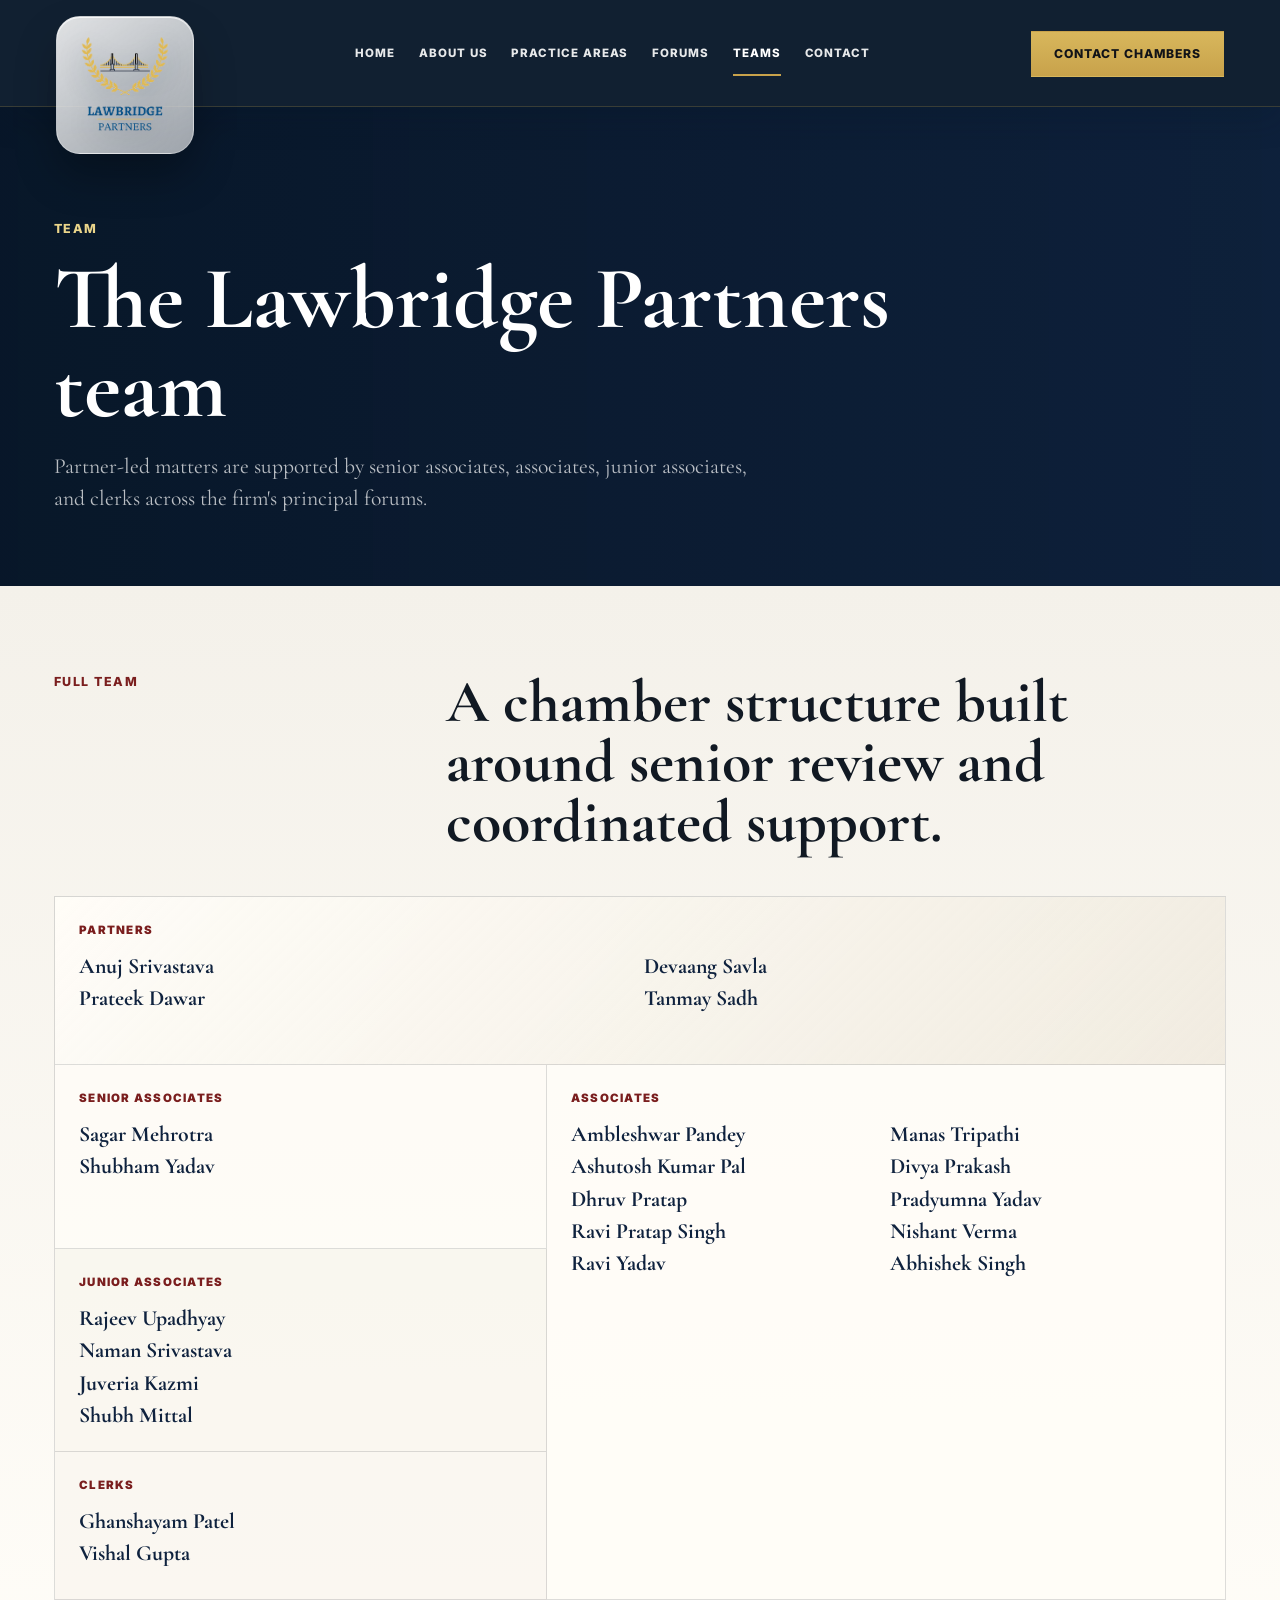
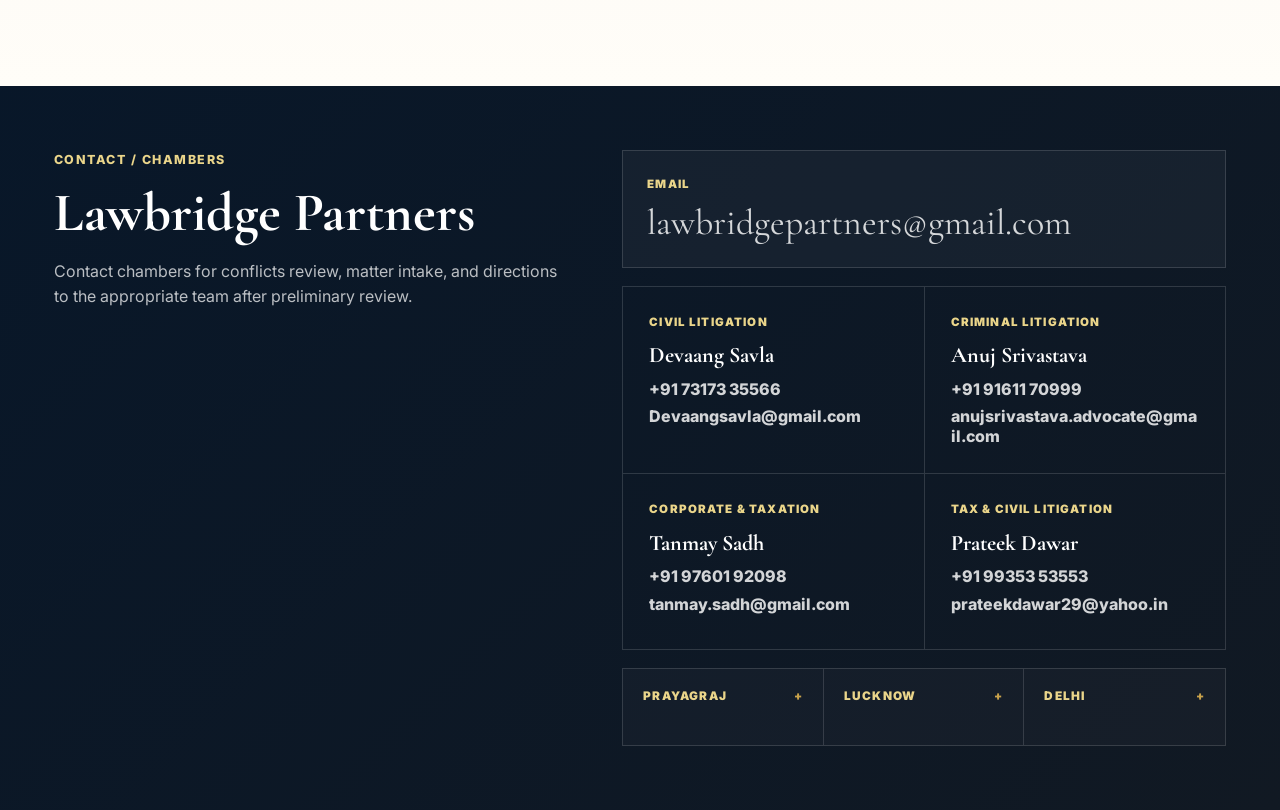
==== team.html @ be235911 "Add team page and refine contact hierarchy" ====
<!doctype html>
<html lang="en">
  <head>
    <meta charset="utf-8">
    <meta name="viewport" content="width=device-width, initial-scale=1">
    <title>Team | Lawbridge Partners</title>
    <meta
      name="description"
      content="Lawbridge Partners team, senior associates, associates, junior associates, and clerks."
    >
    <link rel="preconnect" href="https://fonts.googleapis.com">
    <link rel="preconnect" href="https://fonts.gstatic.com" crossorigin>
    <link
      href="https://fonts.googleapis.com/css2?family=Cormorant+Garamond:wght@500;600;700&family=Inter:wght@400;500;600;700&display=swap"
      rel="stylesheet"
    >
    <link rel="stylesheet" href="styles.css">
  </head>
  <body>
    <header class="site-header" aria-label="Primary navigation">
      <a class="brand-link" href="index.html#top" aria-label="Lawbridge Partners home">
        <img src="assets/lawbridge-logo-header.png" alt="Lawbridge Partners" class="brand-logo">
      </a>
      <nav class="site-navigation" aria-label="Main menu">
        <a href="index.html#top">Home</a>
        <a href="index.html#about">About Us</a>
        <a href="index.html#practice">Practice Areas</a>
        <a href="index.html#forums">Forums</a>
        <a href="team.html" aria-current="page">Teams</a>
        <a href="index.html#contact">Contact</a>
      </nav>
      <a class="header-action" href="index.html#contact">Contact Chambers</a>
    </header>

    <main id="top">
      <section class="team-page-hero" aria-labelledby="team-title">
        <div>
          <p class="section-label">Team</p>
          <h1 id="team-title">The Lawbridge Partners team</h1>
          <p>
            Partner-led matters are supported by senior associates, associates,
            junior associates, and clerks across the firm's principal forums.
          </p>
        </div>
      </section>

      <section class="content-section team-directory-section" id="team" aria-labelledby="directory-title">
        <div class="section-heading">
          <p class="section-label">Full Team</p>
          <h2 id="directory-title">A chamber structure built around senior review and coordinated support.</h2>
        </div>

        <div class="team-directory-grid">
          <article class="team-group team-group-partners">
            <span>Partners</span>
            <ul>
              <li>Anuj Srivastava</li>
              <li>Devaang Savla</li>
              <li>Prateek Dawar</li>
              <li>Tanmay Sadh</li>
            </ul>
          </article>

          <div class="team-directory-lower">
            <article class="team-group team-group-senior">
              <span>Senior Associates</span>
              <ul>
                <li>Sagar Mehrotra</li>
                <li>Shubham Yadav</li>
              </ul>
            </article>
            <article class="team-group team-group-associates">
              <span>Associates</span>
              <ul>
                <li>Ambleshwar Pandey</li>
                <li>Manas Tripathi</li>
                <li>Ashutosh Kumar Pal</li>
                <li>Divya Prakash</li>
                <li>Dhruv Pratap</li>
                <li>Pradyumna Yadav</li>
                <li>Ravi Pratap Singh</li>
                <li>Nishant Verma</li>
                <li>Ravi Yadav</li>
                <li>Abhishek Singh</li>
              </ul>
            </article>
            <article class="team-group team-group-junior">
              <span>Junior Associates</span>
              <ul>
                <li>Rajeev Upadhyay</li>
                <li>Naman Srivastava</li>
                <li>Juveria Kazmi</li>
                <li>Shubh Mittal</li>
              </ul>
            </article>
            <article class="team-group team-group-clerks">
              <span>Clerks</span>
              <ul>
                <li>Ghanshayam Patel</li>
                <li>Vishal Gupta</li>
              </ul>
            </article>
          </div>
        </div>
      </section>

      <section class="contact-section" id="contact" aria-labelledby="team-contact-title">
        <div class="contact-heading">
          <p class="section-label">Contact / Chambers</p>
          <h2 id="team-contact-title">Lawbridge Partners</h2>
          <p>
            Contact chambers for conflicts review, matter intake, and directions to the
            appropriate team after preliminary review.
          </p>
        </div>
        <div class="contact-panel" aria-label="Contact details">
          <div class="contact-email-card">
            <span>Email</span>
            <a href="mailto:lawbridgepartners@gmail.com">lawbridgepartners@gmail.com</a>
          </div>
          <div class="partner-direct-grid" aria-label="Partner direct lines">
            <article class="partner-direct-card">
              <span>Civil Litigation</span>
              <h3>Devaang Savla</h3>
              <div class="partner-direct-links">
                <a href="tel:+917317335566">+91 73173 35566</a>
                <a href="mailto:Devaangsavla@gmail.com">Devaangsavla@gmail.com</a>
              </div>
            </article>
            <article class="partner-direct-card">
              <span>Criminal Litigation</span>
              <h3>Anuj Srivastava</h3>
              <div class="partner-direct-links">
                <a href="tel:+919161170999">+91 91611 70999</a>
                <a href="mailto:anujsrivastava.advocate@gmail.com">anujsrivastava.advocate@gmail.com</a>
              </div>
            </article>
            <article class="partner-direct-card">
              <span>Corporate &amp; Taxation</span>
              <h3>Tanmay Sadh</h3>
              <div class="partner-direct-links">
                <a href="tel:+919760192098">+91 97601 92098</a>
                <a href="mailto:tanmay.sadh@gmail.com">tanmay.sadh@gmail.com</a>
              </div>
            </article>
            <article class="partner-direct-card">
              <span>Tax &amp; Civil Litigation</span>
              <h3>Prateek Dawar</h3>
              <div class="partner-direct-links">
                <a href="tel:+919935353553">+91 99353 53553</a>
                <a href="mailto:prateekdawar29@yahoo.in">prateekdawar29@yahoo.in</a>
              </div>
            </article>
          </div>
          <div class="contact-office-grid" aria-label="Office addresses">
            <details class="contact-card">
              <summary>Prayagraj</summary>
              <p>Ground Floor, 18 Patrika Marg, Civil Lines, Prayagraj - 211001, Uttar Pradesh (India).</p>
            </details>
            <details class="contact-card">
              <summary>Lucknow</summary>
              <p>9/13, Vikas Nagar, Lucknow - 226022, Uttar Pradesh (India).</p>
              <p>153, Balajipuram, Matiyari, Near Jeep Showroom, Faizabad Rd., Lucknow - 226028, Uttar Pradesh (India).</p>
            </details>
            <details class="contact-card">
              <summary>Delhi</summary>
              <p>E-350, GF &amp; LGF, East of Kailash, New Delhi 110065.</p>
            </details>
          </div>
        </div>
      </section>
    </main>
  </body>
</html>
---- styles.css ----
:root {
  --ink: #111923;
  --legal-blue: #0f223e;
  --legal-blue-deep: #081729;
  --legal-blue-soft: #16375e;
  --brass: #c8a24b;
  --brass-soft: #ead58a;
  --maroon: #7a1e1e;
  --stone: #f4f1ea;
  --paper: #fffdf8;
  --white: #ffffff;
  --line: rgba(17, 25, 35, 0.14);
  --dark-line: rgba(255, 255, 255, 0.14);
  --muted-text: #5b6570;
  --dark-muted: rgba(255, 255, 255, 0.72);
  --shadow: 0 24px 70px rgba(8, 23, 41, 0.18);
  --serif: "Cormorant Garamond", Georgia, serif;
  --sans: "Inter", Arial, sans-serif;
}

* {
  box-sizing: border-box;
}

html {
  scroll-behavior: smooth;
}

body {
  margin: 0;
  background: var(--paper);
  color: var(--ink);
  font-family: var(--sans);
  font-size: 16px;
  line-height: 1.6;
}

main {
  overflow-x: clip;
}

img {
  max-width: 100%;
}

a {
  color: inherit;
  text-decoration: none;
}

a:focus-visible {
  outline: 3px solid var(--brass-soft);
  outline-offset: 4px;
}

#about,
#forums,
#practice,
#partners,
#team,
#contact,
#top {
  scroll-margin-top: 118px;
}

.site-header {
  position: sticky;
  top: 0;
  z-index: 20;
  display: grid;
  grid-template-columns: auto minmax(0, 1fr) auto;
  align-items: center;
  gap: 28px;
  min-height: 96px;
  padding: 8px 56px 6px;
  border-bottom: 1px solid rgba(200, 162, 75, 0.22);
  background: rgba(8, 23, 41, 0.96);
  box-shadow: 0 12px 30px rgba(8, 23, 41, 0.18);
  backdrop-filter: blur(16px);
}

.brand-link {
  position: relative;
  z-index: 2;
  display: inline-flex;
  justify-content: center;
  align-items: center;
  width: 138px;
  height: 138px;
  min-height: 138px;
  margin: 8px 0 -54px;
  border: 1px solid rgba(255, 255, 255, 0.26);
  border-radius: 24px;
  background:
    linear-gradient(145deg, rgba(255, 255, 255, 0.82), rgba(255, 255, 255, 0.42)),
    rgba(255, 255, 255, 0.32);
  box-shadow:
    inset 0 1px 0 rgba(255, 255, 255, 0.78),
    0 22px 40px rgba(0, 0, 0, 0.28);
  backdrop-filter: blur(18px);
  overflow: hidden;
}

.brand-logo {
  display: block;
  width: 116px;
  height: 116px;
  margin: 0;
  object-fit: contain;
  object-position: center;
  filter: drop-shadow(0 10px 12px rgba(8, 23, 41, 0.22));
}

.site-navigation {
  display: flex;
  flex-wrap: wrap;
  justify-content: center;
  gap: 4px 24px;
  color: rgba(255, 255, 255, 0.9);
  font-size: 0.72rem;
  font-weight: 800;
  letter-spacing: 0.08em;
  text-transform: uppercase;
}

.site-navigation a {
  min-height: 44px;
  display: inline-flex;
  align-items: center;
  border-bottom: 2px solid transparent;
  transition: color 180ms ease, border-color 180ms ease;
}

.site-navigation a:hover,
.site-navigation a[aria-current="page"] {
  border-color: var(--brass);
  color: var(--white);
}

.header-action,
.primary-button,
.secondary-button,
.partner-copy a {
  display: inline-flex;
  align-items: center;
  justify-content: center;
  min-height: 46px;
  padding: 0 22px;
  border: 1px solid transparent;
  font-size: 0.76rem;
  font-weight: 800;
  letter-spacing: 0.08em;
  text-transform: uppercase;
  transition: color 180ms ease, border-color 180ms ease, background 180ms ease, transform 180ms ease;
}

.header-action,
.primary-button {
  background: linear-gradient(180deg, #d8b75c, var(--brass));
  color: #111318;
}

.header-action:hover,
.primary-button:hover,
.partner-copy a:hover {
  transform: translateY(-1px);
}

.secondary-button {
  border-color: rgba(255, 255, 255, 0.38);
  color: var(--white);
}

.secondary-button:hover {
  border-color: var(--brass-soft);
  color: var(--brass-soft);
  transform: translateY(-1px);
}

.hero-section {
  position: relative;
  isolation: isolate;
  display: grid;
  align-items: center;
  min-height: calc(100svh - 150px);
  padding: 82px 58px 78px;
  overflow: hidden;
  background: var(--legal-blue-deep);
}

.hero-section::before,
.hero-section::after {
  content: "";
  position: absolute;
  inset: 0;
  pointer-events: none;
}

.hero-section::before {
  z-index: -2;
  background:
    linear-gradient(90deg, rgba(8, 23, 41, 0.99) 0%, rgba(8, 23, 41, 0.94) 36%, rgba(8, 23, 41, 0.68) 54%, rgba(8, 23, 41, 0.28) 76%, rgba(8, 23, 41, 0.12) 100%),
    linear-gradient(180deg, rgba(8, 23, 41, 0.28), rgba(8, 23, 41, 0.74));
}

.hero-section::after {
  z-index: -1;
  background:
    linear-gradient(180deg, rgba(8, 23, 41, 0) 72%, rgba(8, 23, 41, 0.58) 100%),
    linear-gradient(90deg, rgba(8, 23, 41, 0.72) 0%, rgba(8, 23, 41, 0.28) 34%, rgba(8, 23, 41, 0) 64%, rgba(8, 23, 41, 0.2) 100%);
}

.hero-image {
  position: absolute;
  inset: 0 0 0 12%;
  z-index: -3;
  width: 88%;
  height: 100%;
  max-width: none;
  object-fit: cover;
  object-position: right center;
  opacity: 0.95;
}

.hero-copy,
.content-section,
.contact-section {
  position: relative;
  z-index: 1;
  min-width: 0;
}

.hero-copy {
  max-width: 650px;
}

.hero-label,
.section-label {
  margin: 0 0 16px;
  color: var(--maroon);
  font-size: 0.78rem;
  font-weight: 800;
  letter-spacing: 0.12em;
  text-transform: uppercase;
}

.hero-label {
  display: inline-flex;
  align-items: center;
  gap: 14px;
  color: var(--brass-soft);
}

.hero-label::before {
  content: "";
  width: 46px;
  height: 2px;
  background: var(--brass);
}

h1,
h2,
h3,
p {
  margin-top: 0;
}

h1,
h2,
h3 {
  color: var(--ink);
  font-family: var(--serif);
  font-weight: 700;
  line-height: 1;
}

h1 {
  margin-bottom: 26px;
  color: var(--white);
  font-size: 5.55rem;
  overflow-wrap: break-word;
}

.hero-lede {
  max-width: 560px;
  margin-bottom: 30px;
  color: rgba(255, 255, 255, 0.9);
  font-family: var(--serif);
  font-size: 1.45rem;
  line-height: 1.48;
}

.hero-actions {
  display: flex;
  flex-wrap: wrap;
  gap: 14px;
}

.decision-band {
  display: grid;
  grid-template-columns: repeat(3, minmax(0, 1fr));
  border-top: 1px solid rgba(200, 162, 75, 0.24);
  border-bottom: 1px solid rgba(200, 162, 75, 0.24);
  background:
    linear-gradient(180deg, rgba(15, 34, 62, 0.98), rgba(8, 23, 41, 0.98)),
    var(--legal-blue-deep);
  color: var(--white);
}

.decision-band article {
  min-height: 168px;
  padding: 30px 34px;
  border-right: 1px solid rgba(255, 255, 255, 0.12);
}

.decision-band article:last-child {
  border-right: 0;
}

.decision-band span,
.process-list span {
  display: block;
  margin-bottom: 14px;
  color: var(--brass-soft);
  font-size: 0.7rem;
  font-weight: 900;
  letter-spacing: 0.12em;
  text-transform: uppercase;
}

.decision-band h2 {
  margin-bottom: 12px;
  color: var(--white);
  font-size: 1.8rem;
}

.decision-band p {
  margin-bottom: 0;
  color: var(--dark-muted);
  font-size: 0.94rem;
  line-height: 1.58;
}

.forum-strip {
  display: grid;
  gap: 40px;
  padding: 86px 54px;
  border-bottom: 1px solid rgba(200, 162, 75, 0.28);
  background:
    linear-gradient(135deg, rgba(244, 241, 234, 0.96), rgba(255, 253, 248, 0.98)),
    var(--paper);
}

.forum-strip-heading {
  display: grid;
  grid-template-columns: minmax(210px, 0.3fr) minmax(0, 0.7fr);
  gap: 58px;
  align-items: start;
}

.forum-strip-heading .section-label {
  margin: 0;
}

.forum-strip-heading h2 {
  max-width: 880px;
  margin-bottom: 0;
  color: var(--legal-blue);
  font-size: 3.75rem;
  line-height: 0.98;
}

.forum-items {
  display: grid;
  grid-template-columns: repeat(3, minmax(0, 1fr));
  margin: 0;
  padding: 0;
  list-style: none;
  border-top: 1px solid rgba(17, 25, 35, 0.13);
  border-left: 1px solid rgba(17, 25, 35, 0.13);
}

.forum-items li {
  display: flex;
  flex-direction: column;
  justify-content: space-between;
  min-height: 214px;
  padding: 28px;
  border-right: 1px solid rgba(17, 25, 35, 0.13);
  border-bottom: 1px solid rgba(17, 25, 35, 0.13);
  background:
    linear-gradient(180deg, rgba(255, 253, 248, 0.9), rgba(244, 241, 234, 0.66)),
    var(--paper);
  color: var(--legal-blue);
  font-size: 0.82rem;
  font-weight: 900;
  letter-spacing: 0.08em;
  line-height: 1.3;
  text-transform: uppercase;
}

.forum-items li:nth-child(3n) {
  border-right: 0;
}

.forum-glyph {
  width: 72px;
  height: 72px;
  color: var(--brass);
  stroke: currentColor;
  stroke-width: 2.25;
  stroke-linecap: round;
  stroke-linejoin: round;
  fill: none;
}

.forum-items span {
  display: block;
  max-width: 12rem;
}

.content-section {
  padding: 86px 54px;
}

.section-heading {
  display: grid;
  grid-template-columns: minmax(210px, 0.3fr) minmax(0, 0.7fr);
  gap: 58px;
  align-items: start;
  margin-bottom: 44px;
}

.section-heading h2 {
  max-width: 920px;
  margin-bottom: 0;
  font-size: 3.75rem;
}

.about-section {
  background: var(--stone);
}

.about-grid {
  display: grid;
  grid-template-columns: repeat(2, minmax(0, 1fr));
  gap: 54px;
  max-width: 1120px;
  color: #35424f;
  font-size: 1.08rem;
}

.practice-section {
  background: var(--paper);
}

.practice-grid {
  display: grid;
  grid-template-columns: repeat(3, minmax(0, 1fr));
  border-top: 1px solid var(--line);
  border-left: 1px solid var(--line);
}

.practice-card {
  display: flex;
  gap: 18px;
  min-height: 142px;
  padding: 24px;
  border-right: 1px solid var(--line);
  border-bottom: 1px solid var(--line);
  background: rgba(255, 253, 248, 0.82);
}

.practice-card-wide {
  grid-column: span 3;
  min-height: 118px;
}

.practice-icon {
  flex: 0 0 auto;
  display: inline-grid;
  place-items: center;
  width: 42px;
  height: 42px;
  border: 1px solid rgba(200, 162, 75, 0.62);
  color: var(--brass);
  font-size: 0.74rem;
  font-weight: 900;
}

.practice-card h3 {
  margin-bottom: 8px;
  color: var(--legal-blue);
  font-size: 1.36rem;
}

.practice-card p {
  margin-bottom: 0;
  color: var(--muted-text);
  font-size: 0.94rem;
  line-height: 1.58;
}

.practice-routing {
  margin-top: 14px;
  color: var(--maroon);
  font-size: 0.76rem;
  font-weight: 800;
  letter-spacing: 0.08em;
  line-height: 1.4;
  text-transform: uppercase;
}

.partners-section {
  background: linear-gradient(180deg, var(--stone), #ffffff);
}

.partner-led-visual-section {
  position: relative;
  isolation: isolate;
  min-height: 520px;
  display: grid;
  align-items: end;
  padding: 72px 54px;
  overflow: hidden;
  background: var(--legal-blue-deep);
  color: var(--white);
}

.partner-led-visual-section::before,
.partner-led-visual-section::after {
  content: "";
  position: absolute;
  inset: 0;
  pointer-events: none;
}

.partner-led-visual-section::before {
  z-index: -1;
  background:
    linear-gradient(90deg, rgba(8, 23, 41, 0.98) 0%, rgba(8, 23, 41, 0.68) 38%, rgba(8, 23, 41, 0.12) 72%, rgba(8, 23, 41, 0.42) 100%),
    linear-gradient(180deg, rgba(8, 23, 41, 0.08), rgba(8, 23, 41, 0.7));
}

.partner-led-visual-section::after {
  z-index: 0;
  border-top: 1px solid rgba(200, 162, 75, 0.28);
  border-bottom: 1px solid rgba(200, 162, 75, 0.28);
}

.partner-led-image {
  position: absolute;
  inset: 0 0 0 34%;
  z-index: -2;
  width: 66%;
  height: 100%;
  max-width: none;
  object-fit: cover;
  object-position: 60% top;
  opacity: 0.98;
  filter: brightness(1.14) contrast(1.02);
}

.partner-led-content {
  position: relative;
  z-index: 1;
  max-width: 680px;
}

.partner-led-content h2 {
  max-width: 680px;
  margin-bottom: 22px;
  color: var(--white);
  font-size: 4.2rem;
}

.partner-led-content p:last-child {
  max-width: 620px;
  margin-bottom: 0;
  color: rgba(255, 255, 255, 0.82);
  font-family: var(--serif);
  font-size: 1.34rem;
  line-height: 1.48;
}

.partners-list {
  display: grid;
  grid-template-columns: repeat(4, minmax(0, 1fr));
  gap: 18px;
}

.partner-card {
  border: 1px solid rgba(17, 25, 35, 0.12);
  background: var(--paper);
  box-shadow: 0 18px 44px rgba(17, 25, 35, 0.08);
}

.partner-card summary,
.contact-card summary {
  cursor: pointer;
  list-style: none;
}

.partner-card summary::-webkit-details-marker,
.contact-card summary::-webkit-details-marker {
  display: none;
}

.partner-card summary {
  display: grid;
}

.partner-summary {
  display: grid;
  gap: 8px;
  padding: 18px 22px 22px;
}

.partner-summary span {
  color: var(--maroon);
  font-size: 0.72rem;
  font-weight: 800;
  letter-spacing: 0.11em;
  text-transform: uppercase;
}

.partner-summary strong {
  color: var(--legal-blue);
  font-family: var(--serif);
  font-size: 1.74rem;
  line-height: 1;
}

.partner-card summary::after,
.contact-card summary::after {
  content: "+";
  color: var(--brass);
  font-family: var(--sans);
  font-weight: 900;
}

.partner-card summary::after {
  position: absolute;
  right: 18px;
  top: 18px;
}

.partner-card[open] summary::after,
.contact-card[open] summary::after {
  content: "-";
}

.partner-card summary {
  position: relative;
}

.partner-monogram {
  display: grid;
  place-items: center;
  min-height: 174px;
  background:
    linear-gradient(135deg, rgba(15, 34, 62, 0.94), rgba(15, 34, 62, 0.7)),
    linear-gradient(180deg, rgba(200, 162, 75, 0.22), rgba(200, 162, 75, 0));
  color: var(--brass-soft);
  font-family: var(--serif);
  font-size: 3rem;
  font-weight: 700;
}

.partner-copy {
  padding: 0 22px 24px;
}

.partner-copy span {
  display: block;
  margin-bottom: 8px;
  color: var(--maroon);
  font-size: 0.72rem;
  font-weight: 800;
  letter-spacing: 0.11em;
  text-transform: uppercase;
}

.partner-copy h3 {
  margin-bottom: 12px;
  color: var(--legal-blue);
  font-size: 1.72rem;
}

.partner-copy p {
  margin-bottom: 12px;
  color: var(--muted-text);
  font-size: 0.94rem;
  line-height: 1.6;
}

.partner-detail {
  padding-top: 14px;
  border-top: 1px solid var(--line);
}

.partner-copy a {
  min-height: 38px;
  padding: 0;
  border: 0;
  color: var(--brass);
}

.partner-copy a::after {
  content: "->";
  margin-left: 9px;
}

.team-link-panel {
  display: grid;
  grid-template-columns: repeat(2, minmax(0, 1fr));
  gap: 18px;
  margin-top: 26px;
}

.team-link-card {
  position: relative;
  min-height: 156px;
  padding: 24px;
  border: 1px solid rgba(200, 162, 75, 0.38);
  background:
    linear-gradient(135deg, rgba(255, 253, 248, 0.96), rgba(244, 241, 234, 0.88)),
    var(--paper);
  box-shadow: 0 18px 44px rgba(17, 25, 35, 0.08);
  transition: border-color 180ms ease, box-shadow 180ms ease, transform 180ms ease;
}

.team-link-card::after {
  content: "->";
  position: absolute;
  right: 24px;
  bottom: 22px;
  color: var(--brass);
  font-weight: 900;
}

.team-link-card:hover {
  border-color: rgba(200, 162, 75, 0.72);
  box-shadow: 0 24px 54px rgba(17, 25, 35, 0.12);
  transform: translateY(-2px);
}

.team-link-card span {
  display: block;
  margin-bottom: 12px;
  color: var(--maroon);
  font-size: 0.72rem;
  font-weight: 900;
  letter-spacing: 0.11em;
  text-transform: uppercase;
}

.team-link-card strong {
  display: block;
  max-width: 560px;
  margin-bottom: 12px;
  color: var(--legal-blue);
  font-family: var(--serif);
  font-size: 1.72rem;
  line-height: 1.08;
}

.team-link-card em {
  display: block;
  max-width: 560px;
  padding-right: 28px;
  color: var(--muted-text);
  font-size: 0.94rem;
  font-style: normal;
  line-height: 1.58;
}

.team-link-card:only-child {
  grid-column: 1 / -1;
}

.team-link-card:only-child strong,
.team-link-card:only-child em {
  max-width: 780px;
}

.team-page-hero {
  display: grid;
  align-items: end;
  min-height: 420px;
  padding: 112px 54px 72px;
  background:
    linear-gradient(90deg, rgba(8, 23, 41, 0.98), rgba(15, 34, 62, 0.84)),
    var(--legal-blue-deep);
  color: var(--white);
}

.team-page-hero > div {
  max-width: 840px;
}

.team-page-hero .section-label {
  color: var(--brass-soft);
}

.team-page-hero h1 {
  margin-bottom: 18px;
  color: var(--white);
}

.team-page-hero p:last-child {
  max-width: 700px;
  margin-bottom: 0;
  color: var(--dark-muted);
  font-family: var(--serif);
  font-size: 1.35rem;
  line-height: 1.48;
}

.team-directory-section {
  background: linear-gradient(180deg, var(--stone), var(--paper));
}

.team-directory-grid {
  display: grid;
  grid-template-columns: minmax(0, 1fr);
  border-top: 1px solid var(--line);
  border-left: 1px solid var(--line);
}

.team-group {
  min-height: 184px;
  padding: 24px;
  border-right: 1px solid var(--line);
  border-bottom: 1px solid var(--line);
  background: rgba(255, 253, 248, 0.82);
}

.team-group-partners {
  min-height: 168px;
  background: linear-gradient(135deg, rgba(255, 253, 248, 0.96), rgba(236, 229, 214, 0.58));
}

.team-directory-lower {
  display: grid;
  grid-template-areas:
    "senior associates"
    "junior associates"
    "clerks associates";
  grid-template-columns: minmax(240px, 0.42fr) minmax(0, 0.58fr);
}

.team-group-senior {
  grid-area: senior;
}

.team-group-associates {
  grid-area: associates;
  min-height: 100%;
  background: rgba(255, 253, 248, 0.92);
}

.team-group-associates ul,
.team-group-partners ul {
  grid-template-columns: repeat(2, minmax(0, 1fr));
  column-gap: 24px;
}

.team-group-junior {
  grid-area: junior;
  background: rgba(250, 247, 240, 0.88);
}

.team-group-clerks {
  grid-area: clerks;
  min-height: 148px;
  background: rgba(250, 247, 240, 0.78);
}

.team-group span {
  display: block;
  margin-bottom: 14px;
  color: var(--maroon);
  font-size: 0.72rem;
  font-weight: 900;
  letter-spacing: 0.11em;
  text-transform: uppercase;
}

.team-group ul {
  display: grid;
  gap: 8px;
  margin: 0;
  padding: 0;
  list-style: none;
}

.team-group li {
  color: var(--legal-blue);
  font-family: var(--serif);
  font-size: 1.36rem;
  font-weight: 700;
  line-height: 1.12;
}

.intake-section {
  background: var(--paper);
}

.intake-grid {
  display: grid;
  grid-template-columns: minmax(0, 0.64fr) minmax(280px, 0.36fr);
  gap: 30px;
  align-items: start;
}

.process-list {
  display: grid;
  grid-template-columns: repeat(2, minmax(0, 1fr));
  border-top: 1px solid var(--line);
  border-left: 1px solid var(--line);
}

.process-list article {
  min-height: 168px;
  padding: 24px;
  border-right: 1px solid var(--line);
  border-bottom: 1px solid var(--line);
  background: var(--stone);
}

.process-list article:last-child {
  grid-column: span 2;
  min-height: 136px;
}

.process-list span {
  color: var(--brass);
}

.process-list h3,
.send-checklist h3 {
  margin-bottom: 10px;
  color: var(--legal-blue);
  font-size: 1.5rem;
  line-height: 1.08;
}

.process-list p {
  margin-bottom: 0;
  color: var(--muted-text);
  font-size: 0.94rem;
  line-height: 1.58;
}

.send-checklist {
  padding: 28px;
  border: 1px solid rgba(200, 162, 75, 0.42);
  background:
    linear-gradient(180deg, rgba(15, 34, 62, 0.97), rgba(8, 23, 41, 0.97)),
    var(--legal-blue-deep);
  color: var(--white);
  box-shadow: var(--shadow);
}

.send-checklist .section-label {
  color: var(--brass-soft);
}

.send-checklist h3 {
  color: var(--white);
}

.send-checklist ul {
  display: grid;
  gap: 12px;
  margin: 24px 0 0;
  padding: 0;
  list-style: none;
}

.send-checklist li {
  position: relative;
  padding-left: 20px;
  color: rgba(255, 255, 255, 0.82);
  font-size: 0.94rem;
  line-height: 1.5;
}

.send-checklist li::before {
  content: "";
  position: absolute;
  top: 0.68em;
  left: 0;
  width: 7px;
  height: 7px;
  border: 1px solid var(--brass-soft);
}

.contact-section {
  display: grid;
  grid-template-columns: minmax(0, 0.46fr) minmax(0, 0.54fr);
  gap: 54px;
  align-items: start;
  padding: 64px 54px;
  background:
    linear-gradient(135deg, rgba(8, 23, 41, 0.98), rgba(17, 25, 35, 0.96)),
    var(--ink);
  color: var(--white);
}

.contact-section .section-label {
  color: var(--brass-soft);
}

.contact-section h2 {
  margin-bottom: 18px;
  color: var(--white);
  font-size: 3.4rem;
}

.contact-heading p:last-child {
  max-width: 560px;
  margin-bottom: 0;
  color: var(--dark-muted);
}

.contact-panel {
  display: grid;
  gap: 18px;
}

.contact-email-card {
  display: grid;
  gap: 10px;
  padding: 24px;
  border: 1px solid var(--dark-line);
  background: rgba(255, 255, 255, 0.04);
}

.contact-email-card span,
.partner-direct-card span {
  color: var(--brass-soft);
  font-size: 0.72rem;
  font-weight: 900;
  letter-spacing: 0.1em;
  text-transform: uppercase;
}

.contact-email-card a {
  color: var(--white);
  font-family: var(--serif);
  font-size: clamp(1.38rem, 2.8vw, 2.35rem);
  line-height: 1.08;
  overflow-wrap: anywhere;
}

.partner-direct-grid {
  display: grid;
  grid-template-columns: repeat(2, minmax(0, 1fr));
  border-top: 1px solid var(--dark-line);
  border-left: 1px solid var(--dark-line);
}

.partner-direct-card {
  display: grid;
  align-content: start;
  gap: 12px;
  min-height: 176px;
  padding: 26px;
  border-right: 1px solid var(--dark-line);
  border-bottom: 1px solid var(--dark-line);
}

.partner-direct-card h3 {
  margin: 0;
  color: var(--white);
  font-size: 1.38rem;
  line-height: 1.12;
}

.partner-direct-links {
  display: grid;
  gap: 8px;
  align-self: end;
}

.partner-direct-card a {
  align-self: end;
  color: rgba(255, 255, 255, 0.86);
  font-weight: 800;
  line-height: 1.24;
  overflow-wrap: anywhere;
}

.contact-office-grid {
  display: grid;
  grid-template-columns: repeat(3, minmax(0, 1fr));
  border: 1px solid var(--dark-line);
  background: rgba(255, 255, 255, 0.025);
}

.contact-card {
  display: grid;
  align-content: start;
  gap: 8px;
  min-height: 76px;
  padding: 18px 20px;
  border-right: 1px solid var(--dark-line);
}

.contact-card:last-child {
  border-right: 0;
}

.contact-card summary {
  display: flex;
  align-items: center;
  justify-content: space-between;
  gap: 18px;
  color: var(--brass-soft);
  font-size: 0.74rem;
  font-weight: 900;
  letter-spacing: 0.1em;
  text-transform: uppercase;
}

.contact-panel p,
.contact-panel a {
  margin: 0;
  color: rgba(255, 255, 255, 0.82);
  overflow-wrap: anywhere;
}

.contact-card p:first-of-type,
.contact-card a:first-of-type {
  margin-top: 14px;
}

.contact-panel a:hover {
  color: var(--brass-soft);
}

@media (min-width: 1300px) {
  h1 {
    font-size: 6.35rem;
  }

  .hero-lede {
    font-size: 1.6rem;
  }
}

@media (max-width: 1120px) {
  .site-header {
    grid-template-columns: auto minmax(0, 1fr);
    padding-right: 30px;
    padding-left: 30px;
  }

  .header-action {
    display: none;
  }

  .site-navigation {
    justify-content: end;
    gap: 4px 16px;
  }

  .hero-section {
    padding-right: 38px;
    padding-left: 38px;
  }

  .forum-items {
    grid-template-columns: repeat(2, minmax(0, 1fr));
  }

  .forum-items li:nth-child(3n) {
    border-right: 1px solid rgba(17, 25, 35, 0.13);
  }

  .forum-items li:nth-child(2n) {
    border-right: 0;
  }

  .decision-band {
    grid-template-columns: repeat(2, minmax(0, 1fr));
  }

  .decision-band article:nth-child(2n) {
    border-right: 0;
  }

  .decision-band article:last-child {
    grid-column: span 2;
    border-top: 1px solid rgba(255, 255, 255, 0.12);
  }

  .content-section,
  .contact-section,
  .forum-strip,
  .partner-led-visual-section {
    padding-right: 38px;
    padding-left: 38px;
  }

  .section-heading,
  .forum-strip-heading,
  .about-grid,
  .contact-section {
    grid-template-columns: minmax(0, 1fr);
  }

  .practice-grid,
  .partners-list,
  .team-link-panel,
  .process-list,
  .partner-direct-grid,
  .contact-office-grid {
    grid-template-columns: repeat(2, minmax(0, 1fr));
  }

  .partner-direct-card:nth-child(2n),
  .contact-card {
    grid-column: auto;
  }

  .intake-grid {
    grid-template-columns: minmax(0, 1fr);
  }

  .practice-card-wide {
    grid-column: span 2;
  }

  .team-page-hero {
    padding-right: 38px;
    padding-left: 38px;
  }

  .contact-card:nth-child(2) {
    border-right: 0;
  }

  .partner-direct-card:nth-child(2n) {
    border-right: 0;
  }

  .contact-card:last-child {
    grid-column: span 2;
    border-top: 1px solid var(--dark-line);
  }
}

@media (max-width: 760px) {
  #about,
  #forums,
  #practice,
  #partners,
  #team,
  #contact,
  #top {
    scroll-margin-top: 154px;
  }

  .site-header {
    grid-template-columns: minmax(0, 1fr);
    gap: 8px;
    min-height: 126px;
    padding: 8px 18px 12px;
  }

  .brand-link {
    justify-content: center;
    width: 112px;
    height: 112px;
    min-height: 112px;
    margin: 0 auto 8px;
    border-radius: 20px;
  }

  .brand-logo {
    width: 96px;
    height: 96px;
    margin: 0;
  }

  .site-navigation {
    display: grid;
    grid-template-columns: repeat(2, minmax(0, 1fr));
    justify-content: stretch;
    gap: 0 6px;
    width: 100%;
    font-size: 0.66rem;
  }

  .site-navigation a {
    justify-content: center;
    min-height: 42px;
    text-align: center;
  }

  .hero-section {
    min-height: calc(100svh - 220px);
    padding: 72px 24px 62px;
  }

  .hero-copy {
    width: 100%;
    max-width: 520px;
  }

  .hero-image {
    inset: 0;
    width: 100%;
    opacity: 0.38;
    object-position: 62% center;
  }

  .hero-section::before {
    background: linear-gradient(90deg, rgba(8, 23, 41, 0.96), rgba(8, 23, 41, 0.82));
  }

  h1 {
    font-size: 3rem;
  }

  .hero-lede {
    font-size: 1.22rem;
  }

  .hero-actions {
    display: grid;
  }

  .primary-button,
  .secondary-button {
    width: 100%;
  }

  .forum-strip {
    gap: 32px;
  }

  .forum-items {
    grid-template-columns: minmax(0, 1fr);
  }

  .forum-items li,
  .forum-items li:nth-child(2n),
  .forum-items li:nth-child(3n) {
    border-right: 0;
  }

  .content-section,
  .contact-section,
  .forum-strip,
  .partner-led-visual-section {
    padding: 64px 24px;
  }

  .partner-led-visual-section {
    min-height: 560px;
    align-items: center;
  }

  .partner-led-image {
    inset: 0;
    width: 100%;
    object-position: 62% center;
    opacity: 0.64;
  }

  .partner-led-content h2 {
    font-size: 2.64rem;
    line-height: 1.05;
  }

  .partner-led-content p:last-child {
    font-size: 1.12rem;
  }

  .decision-band,
  .process-list {
    grid-template-columns: minmax(0, 1fr);
  }

  .decision-band article,
  .decision-band article:nth-child(2n),
  .decision-band article:last-child {
    grid-column: auto;
    min-height: auto;
    border-right: 0;
  }

  .decision-band article + article {
    border-top: 1px solid rgba(255, 255, 255, 0.12);
  }

  .section-heading {
    gap: 18px;
    margin-bottom: 32px;
  }

  .section-heading h2,
  .contact-section h2 {
    font-size: 2.42rem;
    line-height: 1.06;
  }

  .about-grid,
  .practice-grid,
  .partners-list,
  .team-link-panel,
  .team-directory-grid,
  .process-list,
  .partner-direct-grid,
  .contact-office-grid {
    grid-template-columns: minmax(0, 1fr);
  }

  .practice-card,
  .practice-card-wide,
  .team-group-wide,
  .team-group-large,
  .process-list article:last-child,
  .partner-direct-card,
  .contact-card:last-child {
    grid-column: auto;
  }

  .team-page-hero {
    min-height: 380px;
    padding: 78px 24px 58px;
  }

  .team-page-hero h1 {
    font-size: 3rem;
  }

  .team-page-hero p:last-child {
    font-size: 1.14rem;
  }

  .team-link-card strong {
    font-size: 1.42rem;
  }

  .team-group {
    min-height: auto;
  }

  .team-directory-lower,
  .team-group-associates ul,
  .team-group-partners ul {
    grid-template-columns: minmax(0, 1fr);
  }

  .team-directory-lower {
    grid-template-areas:
      "senior"
      "associates"
      "junior"
      "clerks";
  }

  .practice-card {
    min-height: auto;
    padding: 22px;
  }

  .partner-copy p {
    min-height: auto;
  }

  .partner-direct-card,
  .partner-direct-card:nth-child(2n) {
    border-right: 0;
  }

  .contact-card,
  .contact-card:nth-child(2),
  .contact-card:last-child {
    border-right: 0;
    border-top: 1px solid var(--dark-line);
  }

  .contact-card:first-child {
    border-top: 0;
  }
}

@media (max-width: 420px) {
  .site-navigation {
    grid-template-columns: repeat(2, minmax(0, 1fr));
    gap: 0 4px;
    font-size: 0.56rem;
  }

  .hero-copy {
    max-width: 100%;
  }

  h1 {
    max-width: 100%;
    font-size: 2rem;
    line-height: 1.08;
  }

  .hero-lede {
    max-width: 100%;
    font-size: 1.1rem;
  }
}

@media (max-width: 560px) {
  .site-navigation {
    grid-template-columns: minmax(0, 1fr);
    overflow: clip;
  }

  .hero-copy {
    width: 100%;
    max-width: 320px;
  }

  h1 {
    max-width: 100%;
    font-size: 2rem;
    line-height: 1.08;
  }

  .hero-lede {
    max-width: 100%;
    font-size: 1.1rem;
    overflow-wrap: break-word;
  }

  .hero-actions,
  .primary-button,
  .secondary-button {
    max-width: 100%;
  }
}

@media (prefers-reduced-motion: reduce) {
  *,
  *::before,
  *::after {
    scroll-behavior: auto !important;
    transition-duration: 0.01ms !important;
    animation-duration: 0.01ms !important;
    animation-iteration-count: 1 !important;
  }
}
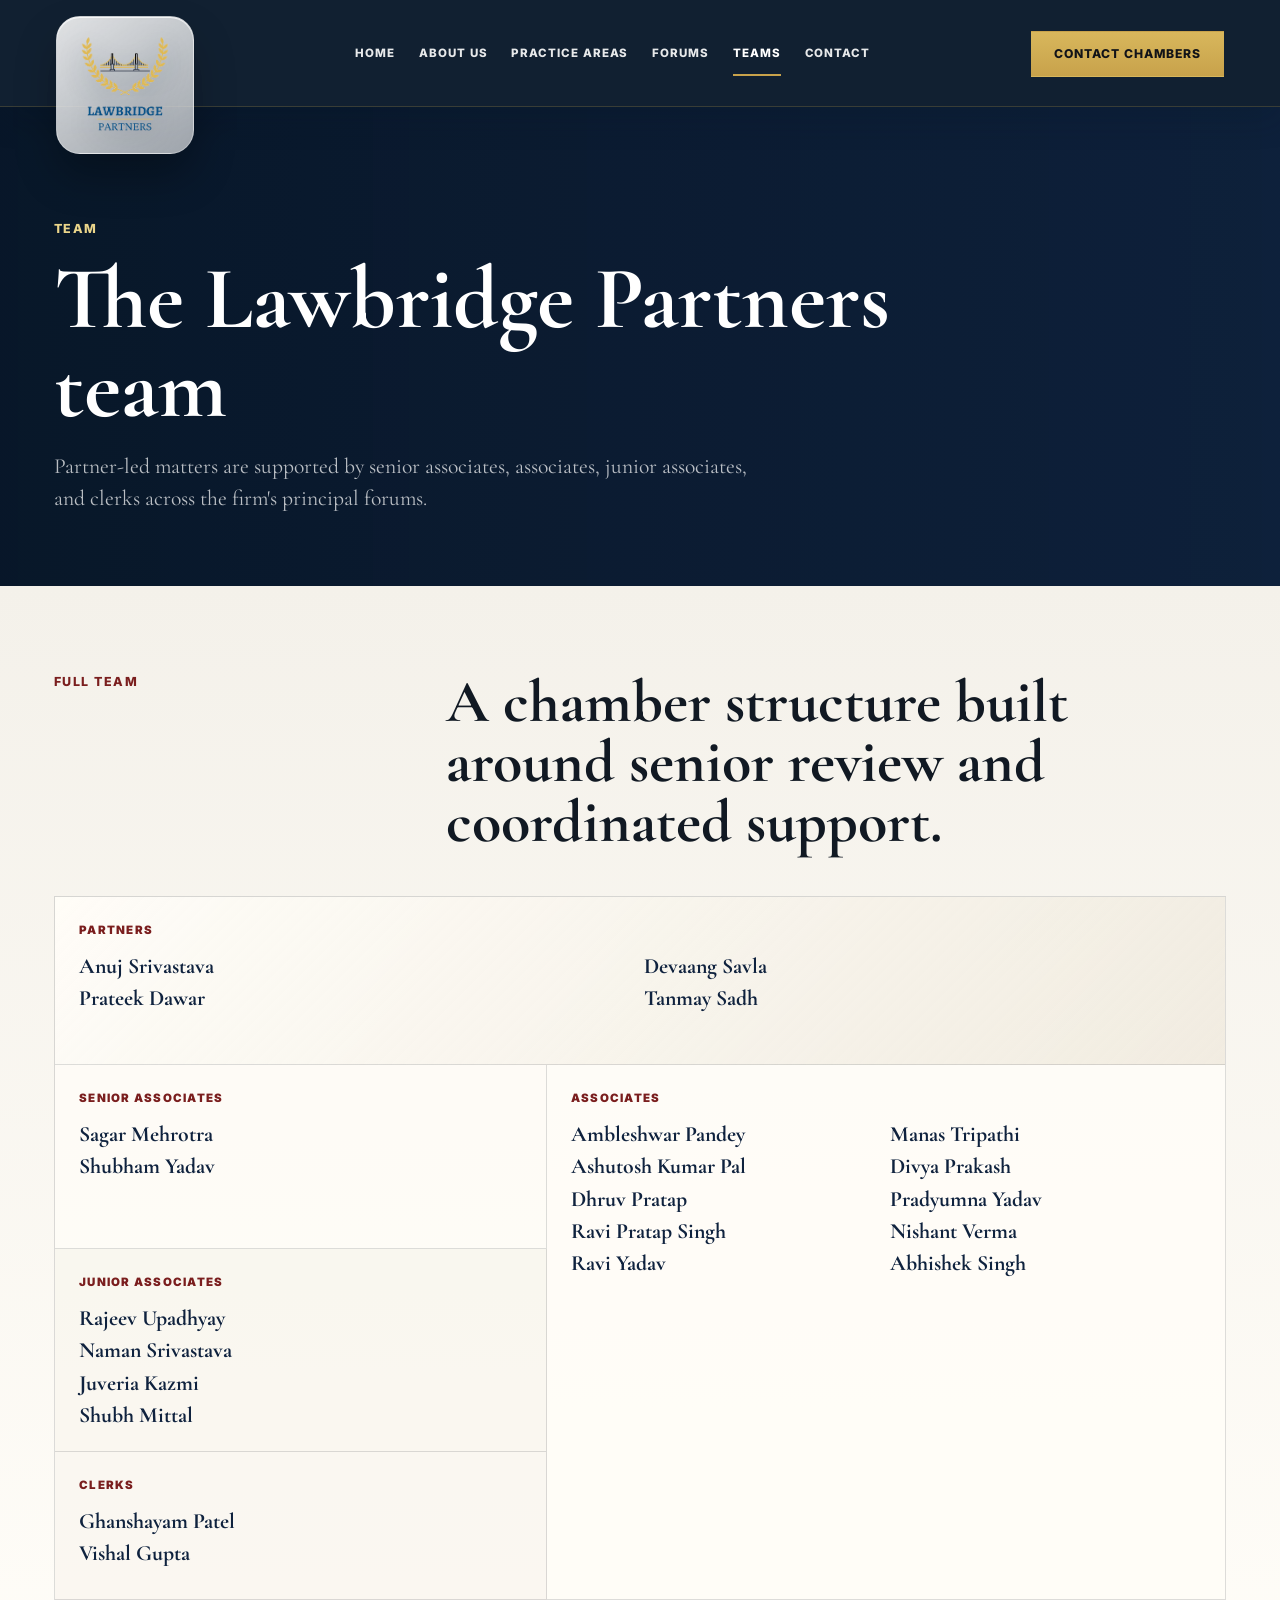
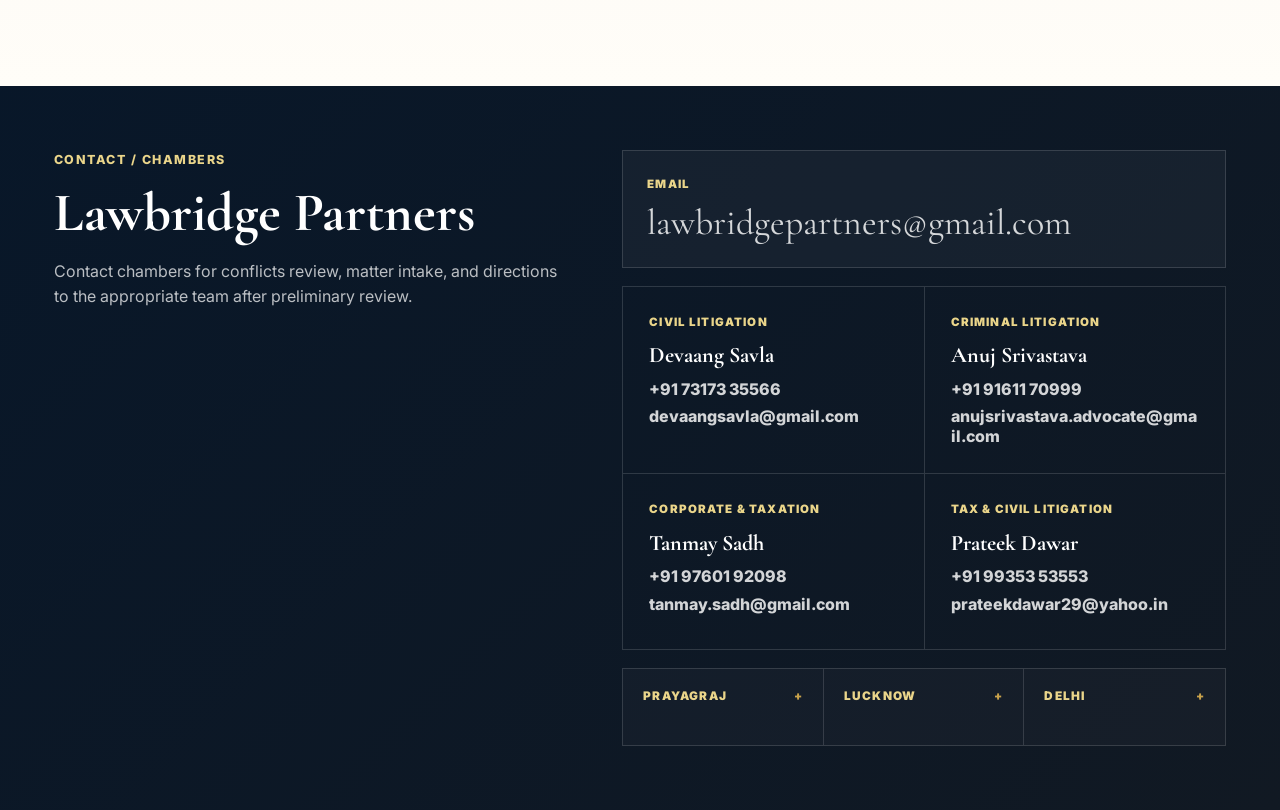
==== commit 1934cb54: "Correct Devaang email casing" ====
--- a/team.html
+++ b/team.html
@@ -124,7 +124,7 @@
               <h3>Devaang Savla</h3>
               <div class="partner-direct-links">
                 <a href="tel:+917317335566">+91 73173 35566</a>
-                <a href="mailto:Devaangsavla@gmail.com">Devaangsavla@gmail.com</a>
+                <a href="mailto:devaangsavla@gmail.com">devaangsavla@gmail.com</a>
               </div>
             </article>
             <article class="partner-direct-card">
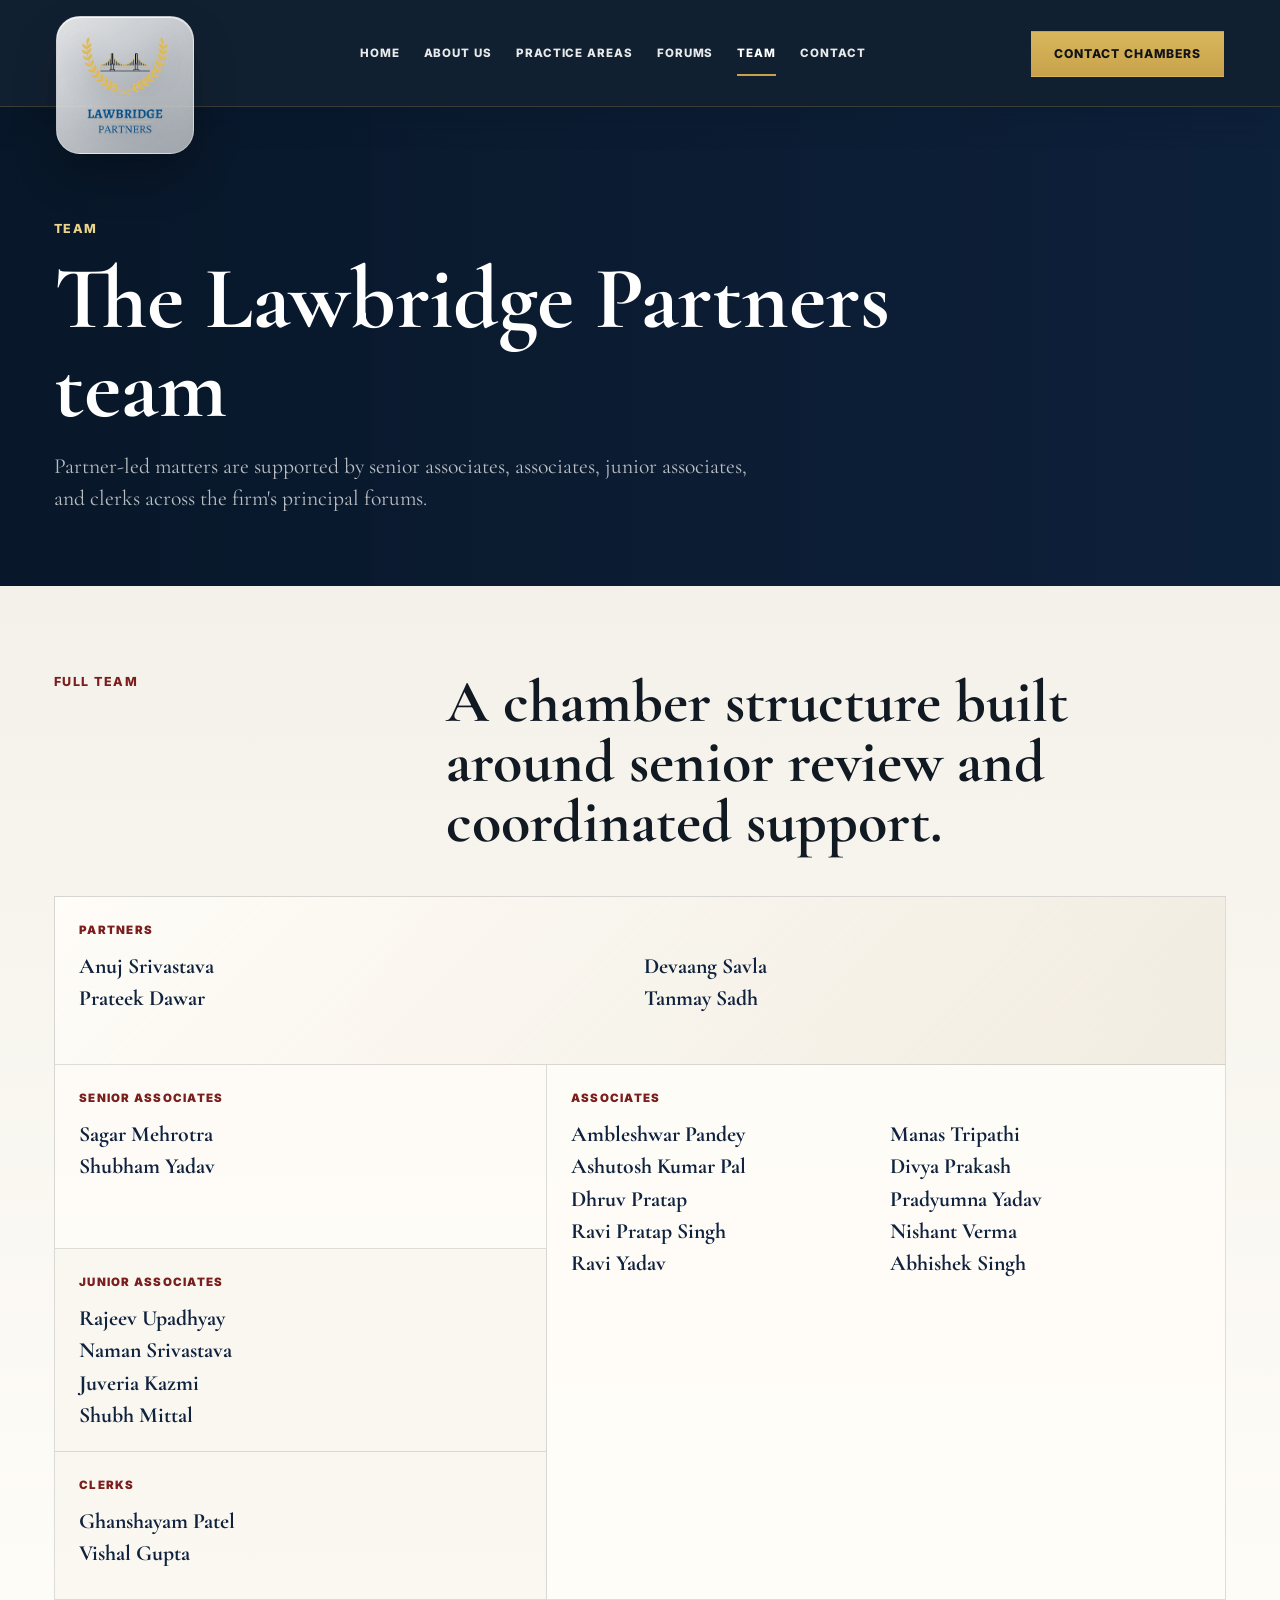
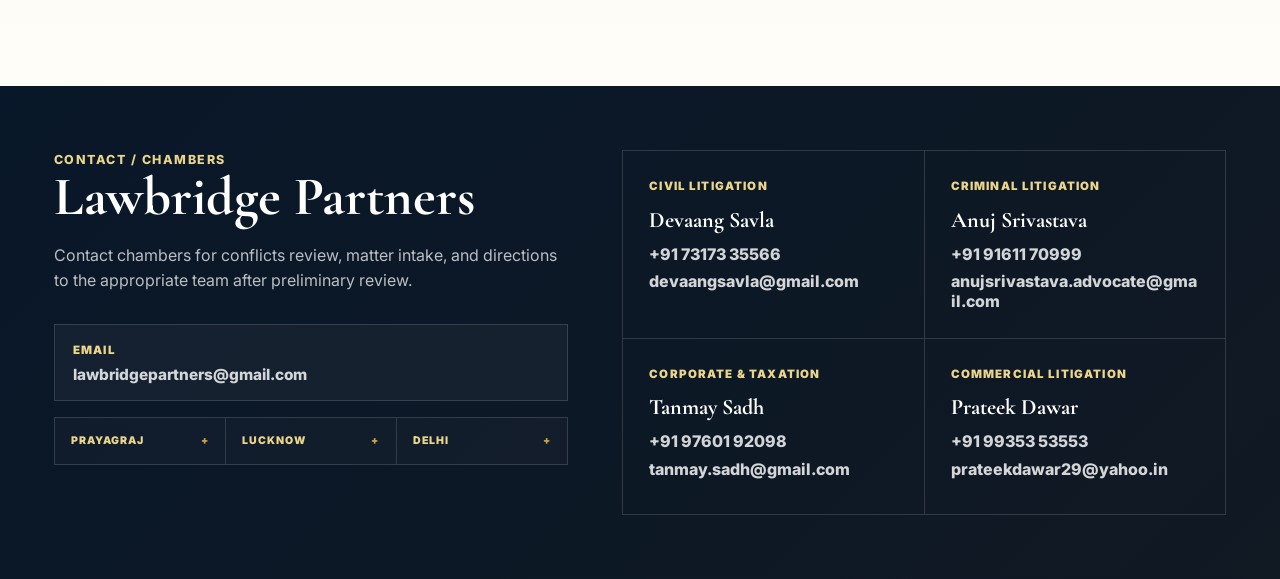
==== commit 4134f934: "Refine partner profiles and contact hierarchy" ====
--- a/team.html
+++ b/team.html
@@ -26,7 +26,7 @@
         <a href="index.html#about">About Us</a>
         <a href="index.html#practice">Practice Areas</a>
         <a href="index.html#forums">Forums</a>
-        <a href="team.html" aria-current="page">Teams</a>
+        <a href="team.html" aria-current="page">Team</a>
         <a href="index.html#contact">Contact</a>
       </nav>
       <a class="header-action" href="index.html#contact">Contact Chambers</a>
@@ -112,12 +112,26 @@
             Contact chambers for conflicts review, matter intake, and directions to the
             appropriate team after preliminary review.
           </p>
-        </div>
-        <div class="contact-panel" aria-label="Contact details">
           <div class="contact-email-card">
             <span>Email</span>
             <a href="mailto:lawbridgepartners@gmail.com">lawbridgepartners@gmail.com</a>
           </div>
+          <div class="contact-office-grid" aria-label="Office addresses">
+            <details class="contact-card">
+              <summary>Prayagraj</summary>
+              <p>Ground Floor, 18 Patrika Marg, Civil Lines, Prayagraj - 211001, Uttar Pradesh (India).</p>
+            </details>
+            <details class="contact-card">
+              <summary>Lucknow</summary>
+              <p>9/13, Vikas Nagar, Lucknow - 226022, Uttar Pradesh (India).</p>
+            </details>
+            <details class="contact-card">
+              <summary>Delhi</summary>
+              <p>E-350, GF &amp; LGF, East of Kailash, New Delhi 110065.</p>
+            </details>
+          </div>
+        </div>
+        <div class="contact-panel" aria-label="Partner contact details">
           <div class="partner-direct-grid" aria-label="Partner direct lines">
             <article class="partner-direct-card">
               <span>Civil Litigation</span>
@@ -144,7 +158,7 @@
               </div>
             </article>
             <article class="partner-direct-card">
-              <span>Tax &amp; Civil Litigation</span>
+              <span>Commercial Litigation</span>
               <h3>Prateek Dawar</h3>
               <div class="partner-direct-links">
                 <a href="tel:+919935353553">+91 99353 53553</a>
@@ -152,23 +166,27 @@
               </div>
             </article>
           </div>
-          <div class="contact-office-grid" aria-label="Office addresses">
-            <details class="contact-card">
-              <summary>Prayagraj</summary>
-              <p>Ground Floor, 18 Patrika Marg, Civil Lines, Prayagraj - 211001, Uttar Pradesh (India).</p>
-            </details>
-            <details class="contact-card">
-              <summary>Lucknow</summary>
-              <p>9/13, Vikas Nagar, Lucknow - 226022, Uttar Pradesh (India).</p>
-              <p>153, Balajipuram, Matiyari, Near Jeep Showroom, Faizabad Rd., Lucknow - 226028, Uttar Pradesh (India).</p>
-            </details>
-            <details class="contact-card">
-              <summary>Delhi</summary>
-              <p>E-350, GF &amp; LGF, East of Kailash, New Delhi 110065.</p>
-            </details>
-          </div>
         </div>
       </section>
     </main>
+    <script>
+      const officeCards = document.querySelectorAll(".contact-office-grid .contact-card");
+
+      officeCards.forEach((selectedOfficeCard) => {
+        selectedOfficeCard.addEventListener("toggle", () => {
+          if (!selectedOfficeCard.open) {
+            return;
+          }
+
+          const selectedOfficeGrid = selectedOfficeCard.closest(".contact-office-grid");
+
+          officeCards.forEach((officeCard) => {
+            if (officeCard !== selectedOfficeCard && officeCard.closest(".contact-office-grid") === selectedOfficeGrid) {
+              officeCard.open = false;
+            }
+          });
+        });
+      });
+    </script>
   </body>
 </html>
--- a/styles.css
+++ b/styles.css
@@ -317,8 +317,7 @@
   border-right: 0;
 }
 
-.decision-band span,
-.process-list span {
+.decision-band span {
   display: block;
   margin-bottom: 14px;
   color: var(--brass-soft);
@@ -343,19 +342,19 @@
 
 .forum-strip {
   display: grid;
-  gap: 40px;
-  padding: 86px 54px;
+  gap: 32px;
+  padding: 72px 54px;
   border-bottom: 1px solid rgba(200, 162, 75, 0.28);
   background:
-    linear-gradient(135deg, rgba(244, 241, 234, 0.96), rgba(255, 253, 248, 0.98)),
+    linear-gradient(135deg, rgba(244, 241, 234, 0.98), rgba(255, 253, 248, 0.98)),
     var(--paper);
 }
 
 .forum-strip-heading {
   display: grid;
-  grid-template-columns: minmax(210px, 0.3fr) minmax(0, 0.7fr);
-  gap: 58px;
-  align-items: start;
+  grid-template-columns: minmax(190px, 0.28fr) minmax(0, 0.72fr);
+  gap: 42px;
+  align-items: end;
 }
 
 .forum-strip-heading .section-label {
@@ -363,11 +362,11 @@
 }
 
 .forum-strip-heading h2 {
-  max-width: 880px;
+  max-width: 760px;
   margin-bottom: 0;
   color: var(--legal-blue);
-  font-size: 3.75rem;
-  line-height: 0.98;
+  font-size: 3.25rem;
+  line-height: 1;
 }
 
 .forum-items {
@@ -381,22 +380,17 @@
 }
 
 .forum-items li {
-  display: flex;
-  flex-direction: column;
-  justify-content: space-between;
-  min-height: 214px;
-  padding: 28px;
+  display: grid;
+  grid-template-columns: auto minmax(0, 1fr);
+  gap: 6px 16px;
+  align-content: start;
+  min-height: 156px;
+  padding: 24px;
   border-right: 1px solid rgba(17, 25, 35, 0.13);
   border-bottom: 1px solid rgba(17, 25, 35, 0.13);
   background:
-    linear-gradient(180deg, rgba(255, 253, 248, 0.9), rgba(244, 241, 234, 0.66)),
+    linear-gradient(180deg, rgba(255, 253, 248, 0.96), rgba(244, 241, 234, 0.78)),
     var(--paper);
-  color: var(--legal-blue);
-  font-size: 0.82rem;
-  font-weight: 900;
-  letter-spacing: 0.08em;
-  line-height: 1.3;
-  text-transform: uppercase;
 }
 
 .forum-items li:nth-child(3n) {
@@ -404,11 +398,16 @@
 }
 
 .forum-glyph {
-  width: 72px;
-  height: 72px;
+  grid-row: span 2;
+  width: 44px;
+  height: 44px;
+  padding: 8px;
+  border: 1px solid rgba(200, 162, 75, 0.34);
+  border-radius: 50%;
+  background: rgba(200, 162, 75, 0.09);
   color: var(--brass);
   stroke: currentColor;
-  stroke-width: 2.25;
+  stroke-width: 2.5;
   stroke-linecap: round;
   stroke-linejoin: round;
   fill: none;
@@ -416,7 +415,20 @@
 
 .forum-items span {
   display: block;
-  max-width: 12rem;
+  color: var(--legal-blue);
+  font-size: 0.78rem;
+  font-weight: 900;
+  letter-spacing: 0.08em;
+  line-height: 1.25;
+  text-transform: uppercase;
+}
+
+.forum-items p {
+  max-width: 24rem;
+  margin: 0;
+  color: var(--muted-text);
+  font-size: 0.91rem;
+  line-height: 1.55;
 }
 
 .content-section {
@@ -499,16 +511,6 @@
   color: var(--muted-text);
   font-size: 0.94rem;
   line-height: 1.58;
-}
-
-.practice-routing {
-  margin-top: 14px;
-  color: var(--maroon);
-  font-size: 0.76rem;
-  font-weight: 800;
-  letter-spacing: 0.08em;
-  line-height: 1.4;
-  text-transform: uppercase;
 }
 
 .partners-section {
@@ -585,14 +587,31 @@
 
 .partners-list {
   display: grid;
+  align-items: start;
   grid-template-columns: repeat(4, minmax(0, 1fr));
   gap: 18px;
 }
 
 .partner-card {
+  position: relative;
+  overflow: hidden;
   border: 1px solid rgba(17, 25, 35, 0.12);
   background: var(--paper);
   box-shadow: 0 18px 44px rgba(17, 25, 35, 0.08);
+  transition:
+    transform 180ms ease,
+    border-color 180ms ease,
+    box-shadow 180ms ease,
+    background 180ms ease;
+}
+
+.partner-card[open] {
+  grid-column: auto;
+  border-color: rgba(200, 162, 75, 0.42);
+  background:
+    linear-gradient(140deg, rgba(15, 34, 62, 0.05), rgba(200, 162, 75, 0.09)),
+    var(--paper);
+  box-shadow: 0 22px 54px rgba(17, 25, 35, 0.12);
 }
 
 .partner-card summary,
@@ -643,6 +662,16 @@
   position: absolute;
   right: 18px;
   top: 18px;
+  z-index: 2;
+  display: grid;
+  width: 32px;
+  height: 32px;
+  place-items: center;
+  border: 1px solid rgba(200, 162, 75, 0.48);
+  border-radius: 999px;
+  background: rgba(7, 15, 27, 0.62);
+  color: var(--brass-soft);
+  line-height: 1;
 }
 
 .partner-card[open] summary::after,
@@ -650,30 +679,65 @@
   content: "-";
 }
 
+.partner-card[open] .partner-summary {
+  padding: 18px 58px 12px 22px;
+}
+
 .partner-card summary {
   position: relative;
 }
 
-.partner-monogram {
-  display: grid;
-  place-items: center;
-  min-height: 174px;
+.partner-portrait {
+  position: relative;
+  display: block;
+  min-height: 214px;
+  overflow: hidden;
   background:
-    linear-gradient(135deg, rgba(15, 34, 62, 0.94), rgba(15, 34, 62, 0.7)),
-    linear-gradient(180deg, rgba(200, 162, 75, 0.22), rgba(200, 162, 75, 0));
-  color: var(--brass-soft);
-  font-family: var(--serif);
-  font-size: 3rem;
-  font-weight: 700;
+    linear-gradient(135deg, rgba(15, 34, 62, 0.94), rgba(15, 34, 62, 0.58)),
+    var(--legal-blue);
+}
+
+.partner-portrait::after {
+  content: "";
+  position: absolute;
+  inset: 0;
+  background:
+    linear-gradient(180deg, rgba(7, 15, 27, 0.1), rgba(7, 15, 27, 0.46)),
+    linear-gradient(135deg, rgba(200, 162, 75, 0.22), rgba(15, 34, 62, 0));
+  pointer-events: none;
+}
+
+.partner-portrait img {
+  width: 100%;
+  height: 100%;
+  min-height: 214px;
+  object-fit: cover;
+  filter: saturate(0.88) contrast(1.04);
+  transform: scale(1.01);
+  transition:
+    filter 180ms ease,
+    transform 220ms ease;
+}
+
+.partner-portrait-tanmay {
+  object-position: center 58%;
+}
+
+.partner-card[open] .partner-portrait {
+  display: none;
 }
 
 .partner-copy {
+  display: grid;
+  grid-template-columns: minmax(0, 1fr);
+  gap: 10px;
   padding: 0 22px 24px;
+  animation: partner-profile-reveal 180ms ease both;
 }
 
 .partner-copy span {
   display: block;
-  margin-bottom: 8px;
+  margin-bottom: 2px;
   color: var(--maroon);
   font-size: 0.72rem;
   font-weight: 800;
@@ -688,27 +752,51 @@
 }
 
 .partner-copy p {
-  margin-bottom: 12px;
+  margin-bottom: 0;
   color: var(--muted-text);
-  font-size: 0.94rem;
-  line-height: 1.6;
+  font-size: 0.86rem;
+  line-height: 1.58;
 }
 
 .partner-detail {
+  padding: 12px 0 0 14px;
+  border-top: 1px solid rgba(17, 25, 35, 0.1);
+  border-left: 2px solid rgba(200, 162, 75, 0.46);
+}
+
+.partner-card-contact {
+  display: grid;
+  gap: 7px;
+  margin-top: 4px;
   padding-top: 14px;
-  border-top: 1px solid var(--line);
+  border-top: 1px solid rgba(17, 25, 35, 0.12);
 }
 
 .partner-copy a {
-  min-height: 38px;
+  min-height: 0;
   padding: 0;
   border: 0;
-  color: var(--brass);
+  color: var(--legal-blue);
+  font-size: 0.82rem;
+  font-weight: 800;
+  line-height: 1.3;
+  overflow-wrap: anywhere;
 }
 
 .partner-copy a::after {
-  content: "->";
-  margin-left: 9px;
+  content: none;
+}
+
+@keyframes partner-profile-reveal {
+  from {
+    opacity: 0;
+    transform: translateY(-6px);
+  }
+
+  to {
+    opacity: 1;
+    transform: translateY(0);
+  }
 }
 
 .team-link-panel {
@@ -903,100 +991,6 @@
   line-height: 1.12;
 }
 
-.intake-section {
-  background: var(--paper);
-}
-
-.intake-grid {
-  display: grid;
-  grid-template-columns: minmax(0, 0.64fr) minmax(280px, 0.36fr);
-  gap: 30px;
-  align-items: start;
-}
-
-.process-list {
-  display: grid;
-  grid-template-columns: repeat(2, minmax(0, 1fr));
-  border-top: 1px solid var(--line);
-  border-left: 1px solid var(--line);
-}
-
-.process-list article {
-  min-height: 168px;
-  padding: 24px;
-  border-right: 1px solid var(--line);
-  border-bottom: 1px solid var(--line);
-  background: var(--stone);
-}
-
-.process-list article:last-child {
-  grid-column: span 2;
-  min-height: 136px;
-}
-
-.process-list span {
-  color: var(--brass);
-}
-
-.process-list h3,
-.send-checklist h3 {
-  margin-bottom: 10px;
-  color: var(--legal-blue);
-  font-size: 1.5rem;
-  line-height: 1.08;
-}
-
-.process-list p {
-  margin-bottom: 0;
-  color: var(--muted-text);
-  font-size: 0.94rem;
-  line-height: 1.58;
-}
-
-.send-checklist {
-  padding: 28px;
-  border: 1px solid rgba(200, 162, 75, 0.42);
-  background:
-    linear-gradient(180deg, rgba(15, 34, 62, 0.97), rgba(8, 23, 41, 0.97)),
-    var(--legal-blue-deep);
-  color: var(--white);
-  box-shadow: var(--shadow);
-}
-
-.send-checklist .section-label {
-  color: var(--brass-soft);
-}
-
-.send-checklist h3 {
-  color: var(--white);
-}
-
-.send-checklist ul {
-  display: grid;
-  gap: 12px;
-  margin: 24px 0 0;
-  padding: 0;
-  list-style: none;
-}
-
-.send-checklist li {
-  position: relative;
-  padding-left: 20px;
-  color: rgba(255, 255, 255, 0.82);
-  font-size: 0.94rem;
-  line-height: 1.5;
-}
-
-.send-checklist li::before {
-  content: "";
-  position: absolute;
-  top: 0.68em;
-  left: 0;
-  width: 7px;
-  height: 7px;
-  border: 1px solid var(--brass-soft);
-}
-
 .contact-section {
   display: grid;
   grid-template-columns: minmax(0, 0.46fr) minmax(0, 0.54fr);
@@ -1019,7 +1013,7 @@
   font-size: 3.4rem;
 }
 
-.contact-heading p:last-child {
+.contact-heading > p:not(.section-label) {
   max-width: 560px;
   margin-bottom: 0;
   color: var(--dark-muted);
@@ -1036,6 +1030,12 @@
   padding: 24px;
   border: 1px solid var(--dark-line);
   background: rgba(255, 255, 255, 0.04);
+}
+
+.contact-heading .contact-email-card {
+  margin-top: 30px;
+  gap: 6px;
+  padding: 16px 18px;
 }
 
 .contact-email-card span,
@@ -1049,9 +1049,9 @@
 
 .contact-email-card a {
   color: var(--white);
-  font-family: var(--serif);
-  font-size: clamp(1.38rem, 2.8vw, 2.35rem);
-  line-height: 1.08;
+  font-size: clamp(0.92rem, 1.2vw, 1.08rem);
+  font-weight: 800;
+  line-height: 1.24;
   overflow-wrap: anywhere;
 }
 
@@ -1100,17 +1100,66 @@
   background: rgba(255, 255, 255, 0.025);
 }
 
+.contact-heading .contact-office-grid {
+  grid-template-columns: repeat(3, minmax(0, 1fr));
+  margin-top: 16px;
+}
+
 .contact-card {
   display: grid;
   align-content: start;
-  gap: 8px;
-  min-height: 76px;
-  padding: 18px 20px;
+  gap: 6px;
+  min-height: 0;
+  padding: 12px 16px;
   border-right: 1px solid var(--dark-line);
 }
 
 .contact-card:last-child {
   border-right: 0;
+}
+
+.contact-heading .contact-card {
+  display: contents;
+  border-right: 0;
+}
+
+.contact-heading .contact-card:last-child {
+  grid-column: auto;
+  border-bottom: 0;
+}
+
+.contact-heading .contact-card summary {
+  min-height: 46px;
+  padding: 12px 16px;
+  border-right: 1px solid var(--dark-line);
+}
+
+.contact-heading .contact-card:nth-child(1) summary {
+  grid-column: 1;
+  grid-row: 1;
+}
+
+.contact-heading .contact-card:nth-child(2) summary {
+  grid-column: 2;
+  grid-row: 1;
+}
+
+.contact-heading .contact-card:nth-child(3) summary {
+  grid-column: 3;
+  grid-row: 1;
+  border-right: 0;
+}
+
+.contact-heading .contact-card p {
+  display: none;
+  grid-column: 1 / -1;
+  grid-row: 2;
+  padding: 14px 16px 16px;
+  border-top: 1px solid var(--dark-line);
+}
+
+.contact-heading .contact-card[open] p {
+  display: block;
 }
 
 .contact-card summary {
@@ -1119,14 +1168,14 @@
   justify-content: space-between;
   gap: 18px;
   color: var(--brass-soft);
-  font-size: 0.74rem;
+  font-size: 0.66rem;
   font-weight: 900;
   letter-spacing: 0.1em;
   text-transform: uppercase;
 }
 
-.contact-panel p,
-.contact-panel a {
+.contact-section p,
+.contact-section a {
   margin: 0;
   color: rgba(255, 255, 255, 0.82);
   overflow-wrap: anywhere;
@@ -1134,7 +1183,12 @@
 
 .contact-card p:first-of-type,
 .contact-card a:first-of-type {
-  margin-top: 14px;
+  margin-top: 8px;
+}
+
+.contact-card p {
+  font-size: 0.8rem;
+  line-height: 1.48;
 }
 
 .contact-panel a:hover {
@@ -1215,7 +1269,6 @@
   .practice-grid,
   .partners-list,
   .team-link-panel,
-  .process-list,
   .partner-direct-grid,
   .contact-office-grid {
     grid-template-columns: repeat(2, minmax(0, 1fr));
@@ -1224,10 +1277,6 @@
   .partner-direct-card:nth-child(2n),
   .contact-card {
     grid-column: auto;
-  }
-
-  .intake-grid {
-    grid-template-columns: minmax(0, 1fr);
   }
 
   .practice-card-wide {
@@ -1350,6 +1399,8 @@
   .forum-items li,
   .forum-items li:nth-child(2n),
   .forum-items li:nth-child(3n) {
+    min-height: 0;
+    padding: 22px;
     border-right: 0;
   }
 
@@ -1381,8 +1432,7 @@
     font-size: 1.12rem;
   }
 
-  .decision-band,
-  .process-list {
+  .decision-band {
     grid-template-columns: minmax(0, 1fr);
   }
 
@@ -1414,7 +1464,6 @@
   .partners-list,
   .team-link-panel,
   .team-directory-grid,
-  .process-list,
   .partner-direct-grid,
   .contact-office-grid {
     grid-template-columns: minmax(0, 1fr);
@@ -1422,9 +1471,9 @@
 
   .practice-card,
   .practice-card-wide,
+  .partner-card[open],
   .team-group-wide,
   .team-group-large,
-  .process-list article:last-child,
   .partner-direct-card,
   .contact-card:last-child {
     grid-column: auto;
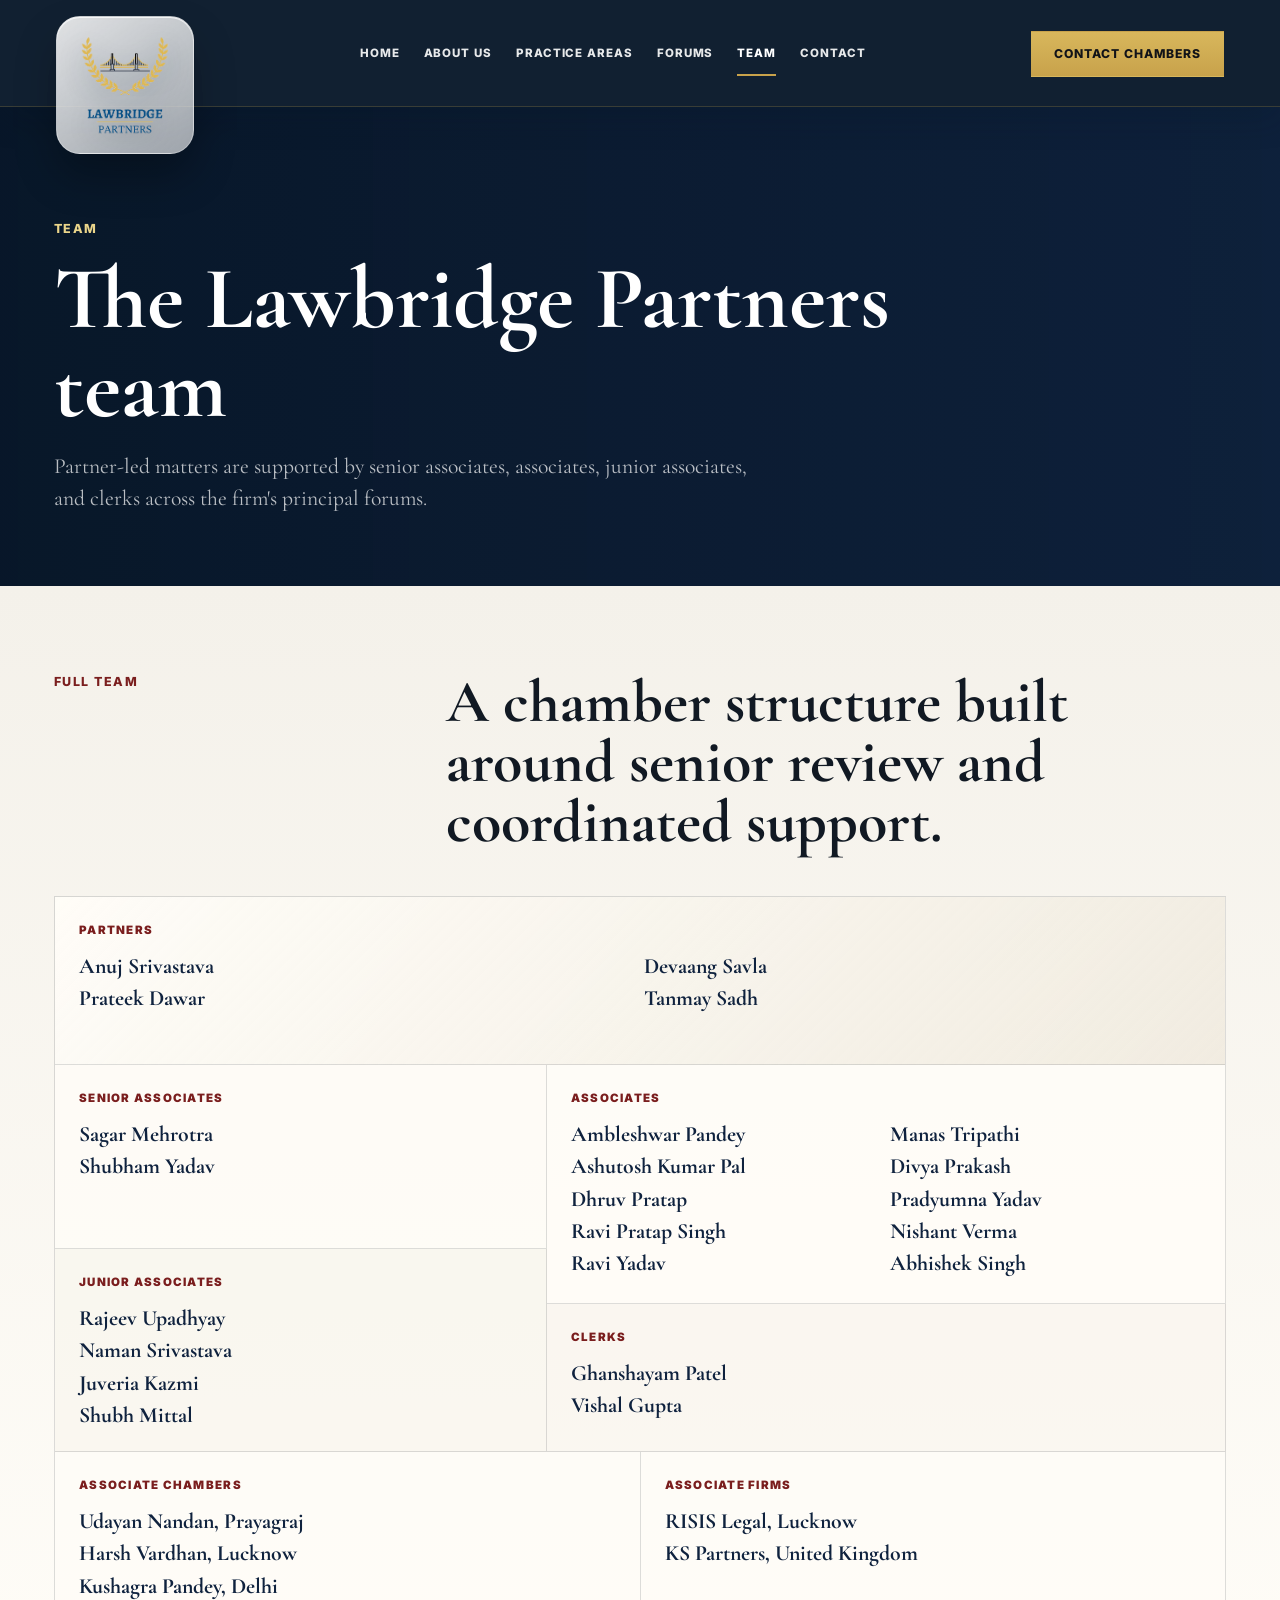
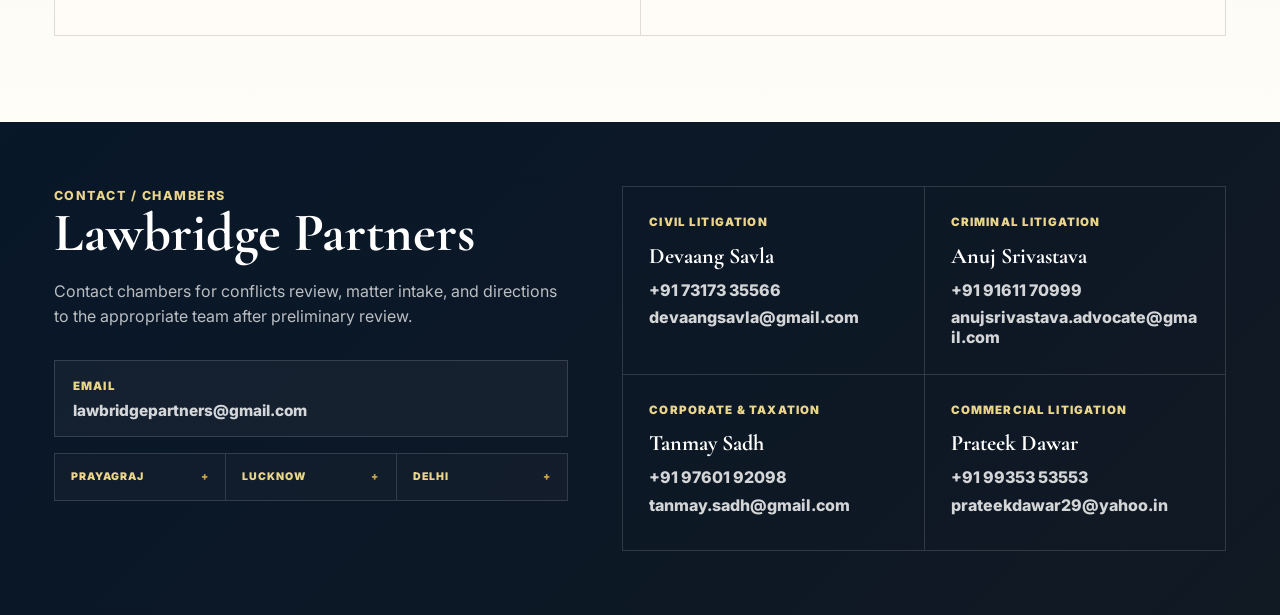
==== commit fe900e2f: "Add associate chambers to team page" ====
--- a/team.html
+++ b/team.html
@@ -6,7 +6,7 @@
     <title>Team | Lawbridge Partners</title>
     <meta
       name="description"
-      content="Lawbridge Partners team, senior associates, associates, junior associates, and clerks."
+      content="Lawbridge Partners team, senior associates, associates, junior associates, associate chambers, associate firms, and clerks."
     >
     <link rel="preconnect" href="https://fonts.googleapis.com">
     <link rel="preconnect" href="https://fonts.gstatic.com" crossorigin>
@@ -101,6 +101,25 @@
               </ul>
             </article>
           </div>
+
+          <div class="team-directory-relationships">
+            <article class="team-group">
+              <span>Associate Chambers</span>
+              <ul>
+                <li>Udayan Nandan, Prayagraj</li>
+                <li>Harsh Vardhan, Lucknow</li>
+                <li>Kushagra Pandey, Delhi</li>
+              </ul>
+            </article>
+
+            <article class="team-group">
+              <span>Associate Firms</span>
+              <ul>
+                <li>RISIS Legal, Lucknow</li>
+                <li>KS Partners, United Kingdom</li>
+              </ul>
+            </article>
+          </div>
         </div>
       </section>
 
--- a/styles.css
+++ b/styles.css
@@ -934,7 +934,7 @@
   grid-template-areas:
     "senior associates"
     "junior associates"
-    "clerks associates";
+    "junior clerks";
   grid-template-columns: minmax(240px, 0.42fr) minmax(0, 0.58fr);
 }
 
@@ -963,6 +963,11 @@
   grid-area: clerks;
   min-height: 148px;
   background: rgba(250, 247, 240, 0.78);
+}
+
+.team-directory-relationships {
+  display: grid;
+  grid-template-columns: repeat(2, minmax(0, 1fr));
 }
 
 .team-group span {
@@ -1501,6 +1506,7 @@
   }
 
   .team-directory-lower,
+  .team-directory-relationships,
   .team-group-associates ul,
   .team-group-partners ul {
     grid-template-columns: minmax(0, 1fr);
